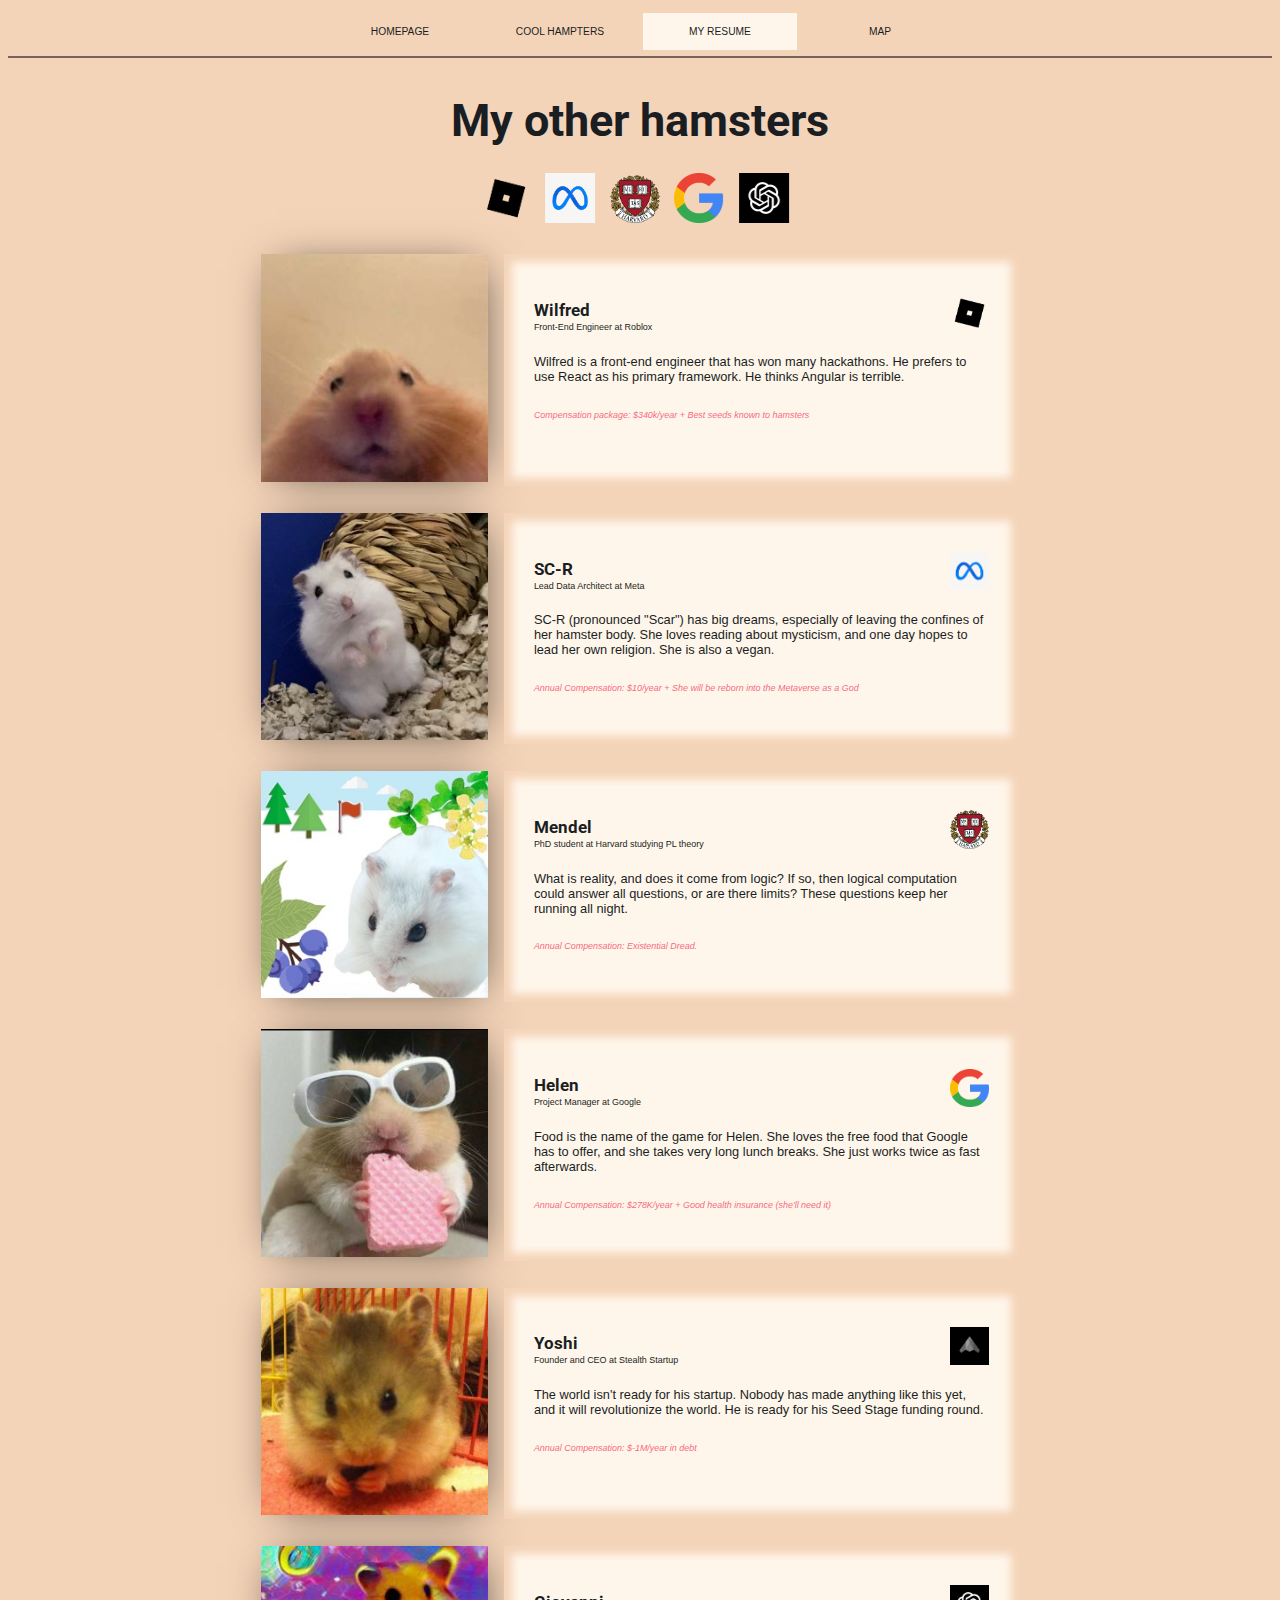
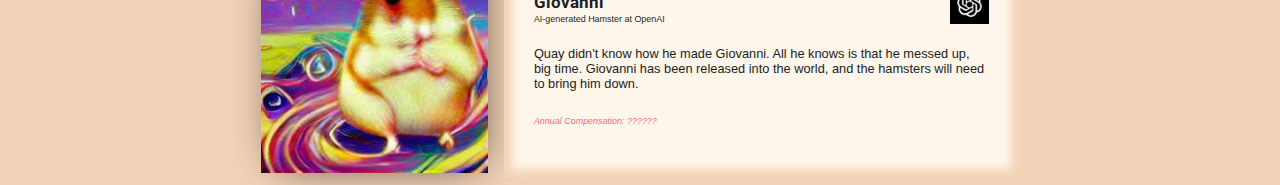
==== hamsters.html @ a0d10f6e "added scripts" ====
<!DOCTYPE html>
<html lang="en">

<head>
  <link rel="stylesheet" href="css/style.css">
  <link rel="preconnect" href="https://fonts.googleapis.com">
  <link rel="preconnect" href="https://fonts.gstatic.com" crossorigin>
  <link href="https://fonts.googleapis.com/css2?family=Roboto:ital,wght@1,700&display=swap" rel="stylesheet">
  <meta charset="UTF-8">
  <title>hampner for hire</title>
</head>

<body>
  <header>
    <nav>
      <a href="index.html">
        <div class="navButton">
          Homepage
        </div>
      </a>
      <a href="hamsters.html">
        <div class="navButton">
          Cool Hampters
        </div>
      </a>
      <a href="resume.html">
        <div class="navButton clicked">
          My Resume
        </div>
      </a>
      <a href="map.html">
        <div class="navButton">
          Map
        </div>
      </a>
    </nav>
  </header>
  <h1 class="hamsterTitle">My other hamsters</h1>
  <div class="showArea">

    <div class="wrapper">
      <div class="icons-wrapper">
        <div class="icon"><img src="media/roblox.png" alt="icon"></div>
        <div class="icon"><img src="media/meta.webp" alt="icon"></div>
        <div class="icon"><img src="media/harvard.png" alt="icon"></div>
        <div class="icon"><img src="media/google.png" alt="icon"></div>
        <div class="icon"><img src="media/openai.png" alt="icon"></div>
      </div>
    </div>

    <div class="infoRow3 white">
      <div class="infoCol32">
        <img class="info1Img shadow" src="media/wilfred.jpg" alt="keyboard hamster">
      </div>
      <div class="infoCol3">
        <div class="positionHeader">
          <div>
            <h3>Wilfred</h3>
            <p class="subtext2">Front-End Engineer at Roblox</p>
          </div>
          <div class="center">
            <img class="companyIcon" src="media/roblox.png" alt="icon">
          </div>
        </div>
        <p> Wilfred is a front-end engineer that has won many hackathons. He prefers to use React as his primary
          framework. He thinks Angular is terrible.</p>
        <p class="comp"><em>Compensation package: $340k/year + Best seeds known to hamsters</em></p>
      </div>
    </div>

    <div class="infoRow3 white">
      <div class="infoCol32">
        <img class="info1Img shadow" src="media/francisvo.webp" alt="keyboard hamster">
      </div>
      <div class="infoCol3">
        <div class="positionHeader">
          <div>
            <h3>SC-R</h3>
            <p class="subtext2">Lead Data Architect at Meta</p>
          </div>
          <div class="center">
            <img class="companyIcon" src="media/meta.webp" alt="icon">
          </div>
        </div>
        <p>SC-R (pronounced "Scar") has big dreams, especially of leaving the confines of her hamster body. She loves
          reading about mysticism, and one day hopes to lead her own religion. She is also a vegan.</p>
        <p class="comp"><em>Annual Compensation: $10/year + She will be reborn into the Metaverse as a God</em></p>
      </div>
    </div>

    <div class="infoRow3 white">
      <div class="infoCol32">
        <img class="info1Img shadow" src="media/mendeljpg.jpg" alt="keyboard hamster">
      </div>
      <div class="infoCol3">
        <div class="positionHeader">
          <div>
            <h3>Mendel</h3>
            <p class="subtext2">PhD student at Harvard studying PL theory</p>
          </div>
          <div class="center">
            <img class="companyIcon" src="media/harvard.png" alt="icon">
          </div>
        </div>
        <p>What is reality, and does it come from logic? If so, then logical computation could answer all questions, or
          are there limits? These questions keep her running all night.</p>
        <p class="comp"><em>Annual Compensation: Existential Dread. </em></p>
      </div>
    </div>

    <div class="infoRow3 white">
      <div class="infoCol32">
        <img class="info1Img shadow" src="media/helen.jpg" alt="keyboard hamster">
      </div>
      <div class="infoCol3">
        <div class="positionHeader">
          <div>
            <h3>Helen</h3>
            <p class="subtext2">Project Manager at Google</p>
          </div>
          <div class="center">
            <img class="companyIcon" src="media/google.png" alt="icon">
          </div>
        </div>
        <p>Food is the name of the game for Helen. She loves the free food that Google has to offer, and she takes very
          long lunch breaks. She just works twice as fast afterwards.</p>
        <p class="comp"><em>Annual Compensation: $278K/year + Good health insurance (she'll need it) </em></p>
      </div>
    </div>

    <div class="infoRow3 white">
      <div class="infoCol32">
        <img class="info1Img shadow" src="media/yoshi.jpg" alt="keyboard hamster">
      </div>
      <div class="infoCol3">
        <div class="positionHeader">
          <div>
            <h3>Yoshi</h3>
            <p class="subtext2">Founder and CEO at Stealth Startup</p>
          </div>
          <div class="center">
            <img class="companyIcon" src="media/stealth.jfif" alt="icon">
          </div>
        </div>
        <p>The world isn't ready for his startup. Nobody has made anything like this yet, and it will revolutionize the
          world. He is ready for his Seed Stage funding round.</p>
        <p class="comp"><em>Annual Compensation: $-1M/year in debt</em></p>
      </div>
    </div>

    <div class="infoRow3 white">
      <div class="infoCol32">
        <img class="info1Img shadow" src="media/giovanni.jpg" alt="keyboard hamster">
      </div>
      <div class="infoCol3">
        <div class="positionHeader">
          <div>
            <h3>Giovanni</h3>
            <p class="subtext2">AI-generated Hamster at OpenAI</p>
          </div>
          <div class="center">
            <img class="companyIcon" src="media/openai.png" alt="icon">
          </div>
        </div>
        <p>Quay didn't know how he made Giovanni. All he knows is that he messed up, big time. Giovanni has been
          released into the world, and the hamsters will need to bring him down.</p>
        <p class="comp"><em>Annual Compensation: ??????</em></p>
      </div>
    </div>
  </div>
</body>

</html>
---- css/style.css ----
/* Shared */

header {
  display: flex;
  justify-content: center;
  border-bottom: 2px solid #77625C;
  margin-bottom: 4vh;
}

nav {
  display: flex;
  justify-content: space-around;
  padding-top: 0.6vh;
  padding-bottom: 0.7vh;
  width: 50vw;
  text-decoration: none;
}

a {
  text-decoration: none;
}

.navButton {
  width: 10vw;
  padding: 1vw;
  text-align: center;
  text-decoration: none;
  font-size: 0.8vw;
  text-transform: uppercase;
  color: #1A1E23;
  transition: 200ms ease;
}

.clicked {
  background-color: #FFF6EB;
}

.gradient {
  background: linear-gradient(130deg, rgba(244, 212, 184, 1) 0%, rgba(239, 169, 179, 1) 17%, rgba(61, 90, 128, 1) 100%);
}

.navButton:hover {
  background-color: #FFF6EB;
  box-shadow: inset 0 0 10px #EFA9B3;
}

.showArea {
  width: 74vw;
  margin-left: auto;
  margin-right: auto;
}

.shadow {
  box-shadow: 4px 3px 42px -13px rgba(0, 0, 0, 0.75);
}

h1 {
  font-family: 'Roboto', sans-serif;
}

h2 {
  font-family: 'Roboto', sans-serif;
}

h3 {
  font-family: 'Roboto', sans-serif;
  font-size: 1.3vw;
  margin-bottom: 0px;
}

.subtext {
  color: #FFF6EB;
  font-size: 0.7vw;
  margin-top: 2px;
}


body {
  font-family: Verdana, Geneva, Tahoma, sans-serif;
  background-color: #F4D4B8;
  color: #1A1E23;
}

p {
  font-size: 1vw;
}

/* Index page */

.title {
  display: flex;
  justify-content: center;
  margin-bottom: 12vh;
}

.title1 {
  font-size: 3.5vw;
  margin-right: 1vw;
  width: 35vw;
}

.title2 {
  margin-left: 1vw;
  margin-right: 3vw;
  width: 35vw;
}

.infoRow1 {
  margin-top: 6vh;
  display: flex;
}

.infoCol1 {
  width: 60%;
  margin-left: 2%;
  padding: 4%;
  box-shadow: 0 0 8px 8px #F4D4B8 inset;
}

.infoCol12 {
  width: 30%;
  box-shadow: 0 0 8px 8px #F4D4B8 inset;
}

.info1Img {
  width: 100%;
}

.infoRow2 {
  margin-top: 6vh;
  display: flex;
}

.infoCol2 {
  align-items: center;
  width: 60%;
  margin-right: 2%;
  padding: 4%;
  box-shadow: 0 0 8px 8px #F4D4B8 inset;
  text-align: right;
}

.infoCol22 {
  width: 30%;
  box-shadow: 0 0 8px 8px #F4D4B8 inset;
}

.titleImg {
  width: 100%;
  border-radius: 50%;
}

.hamsterMessage {
  text-align: center;
  font-size: 2vw;
}

/* resume page */

.notification {
  width: 900px;
  background: linear-gradient(130deg, rgba(244, 212, 184, 1) 0%, rgba(239, 169, 179, 1) 17%, rgba(61, 90, 128, 1) 100%);
  box-shadow: 0 0 8px 8px #F4D4B8 inset;
  text-align: center;
  margin-left: auto;
  margin-right: auto;
  margin-top: 30px;
  padding: 100px;
}

.resume {
  background-color: white;
  color: black;
  font-family: Verdana, Geneva, Tahoma, sans-serif;
  width: 1400px;
  margin-left: auto;
  margin-right: auto;
  padding: 100px;
  font-size: 20px;
  margin-top: 100px;
}

.resume em {
  font-weight: 300;
}

.resumeTitle {
  font-size: 50px;
}

.left {
  float: left;
  width: 50px;
}

.right {
  float: right;
  width: 50px;
}

h4 {
  margin: 0px;
  padding: 0px;
  font-size: 23px;
}

.date {
  color: gray;
  font-weight: 300;
}

.experienceTitle {
  justify-content: space-between;
  display: flex;
  margin: 0px;
  padding: 0px;
}

.sectionHead {
  font-size: 30px;
  color: #f66b80;
}

.titleBar {
  display: flex;
  justify-content: space-between;
}

/* Hamsters page */

.hamsterTitle {
  font-size: 3.5vw;
  font-family: 'Roboto', sans-serif;
  text-align: center;
}

.infoRow3 {
  margin-top: 3vh;
  display: flex;
  width: 80%;
  margin-left: auto;
  margin-right: auto;
}

.subtext2 {
  color: #1A1E23;
  font-size: 0.7vw;
  margin-top: 2px;
}

.infoCol3 {
  background-color: #FFF6EB;
  width: 60%;
  margin-left: 2%;
  padding: 4%;
  box-shadow: 0 0 8px 8px #F4D4B8 inset;
}

.infoCol32 {
  width: 30%;
  box-shadow: 0 0 8px 8px #F4D4B8 inset;
}

.positionHeader {
  display: flex;
  justify-content: space-between;
}

.companyIcon {
  width: 3vw;
  height: 3vw;
  align-items: center;
}

.center {
  display: flex;
  align-items: center;
  justify-content: center;
}

.comp {
  color: #f66b80;
  margin-top: 2vw;
  font-size: 0.7vw;
}

.wrapper {
  display: block;
  position: relative;
  width: 100%;
  height: 50px;
}

.icons-wrapper {
  position: absolute;
  bottom: 0;
  left: 50%;
  transform: translateX(-50%);
}

.icon {
  display: inline-block;
  width: 50px;
  height: 50px;
  margin-right: 10px;
  background-color: #F4D4B8;
}

.icon img {
  max-width: 100%;
  max-height: 100%;
}



/* Tablet styles */
@media (min-width: 468px) {
  .navButton {
    font-size: 2vw;
    width: 10vw;
    margin-bottom: 0;
  }

  .hamsterTitle {
    font-size: 3.5vw;
  }

  .subtext2,
  .comp {
    font-size: 2vw;
  }

  p {
    font-size: 3vw;
  }

  h3 {
    font-size: 2vw;
  }

  .infoRow3 {
    flex-direction: row;
    margin-top: 4vh;
  }

  .infoCol3 {
    width: 60%;
    margin-left: 2%;
  }

  .infoCol32 {
    width: 30%;
  }
}

/* Desktop styles */
@media (min-width: 768px) {
  .navButton {
    font-size: 0.8vw;
    width: 10vw;
    margin-bottom: 0;
  }

  .hamsterTitle {
    font-size: 3.5vw;
  }

  .subtext2,
  .comp {
    font-size: 0.7vw;
  }

  p {
    font-size: 1vw;
  }

  h3 {
    font-size: 1.3vw;
  }

  .infoRow3 {
    flex-direction: row;
    margin-top: 3vh;
  }

  .infoCol3 {
    width: 60%;
    margin-left: 2%;
  }

  .infoCol32 {
    width: 30%;
  }
}

#map {
  width: 850px;
  height: 575px;
  background-color: #f0f3f5;
  margin: 15px auto;
  border: solid #5c94bd 4px;
  border-radius: 15px;
  box-shadow: 0 4px 8px 0 rgba(0, 0, 0, 0.2), 0 6px 20px 0 rgba(0, 0, 0, 0.19);
  overflow: hidden;
}

/* Add a whimsical background pattern */
#map::before {
  content: "";
  position: absolute;
  top: 0;
  left: 0;
  width: 100%;
  height: 100%;
  opacity: 0.2;
  z-index: -1;
}
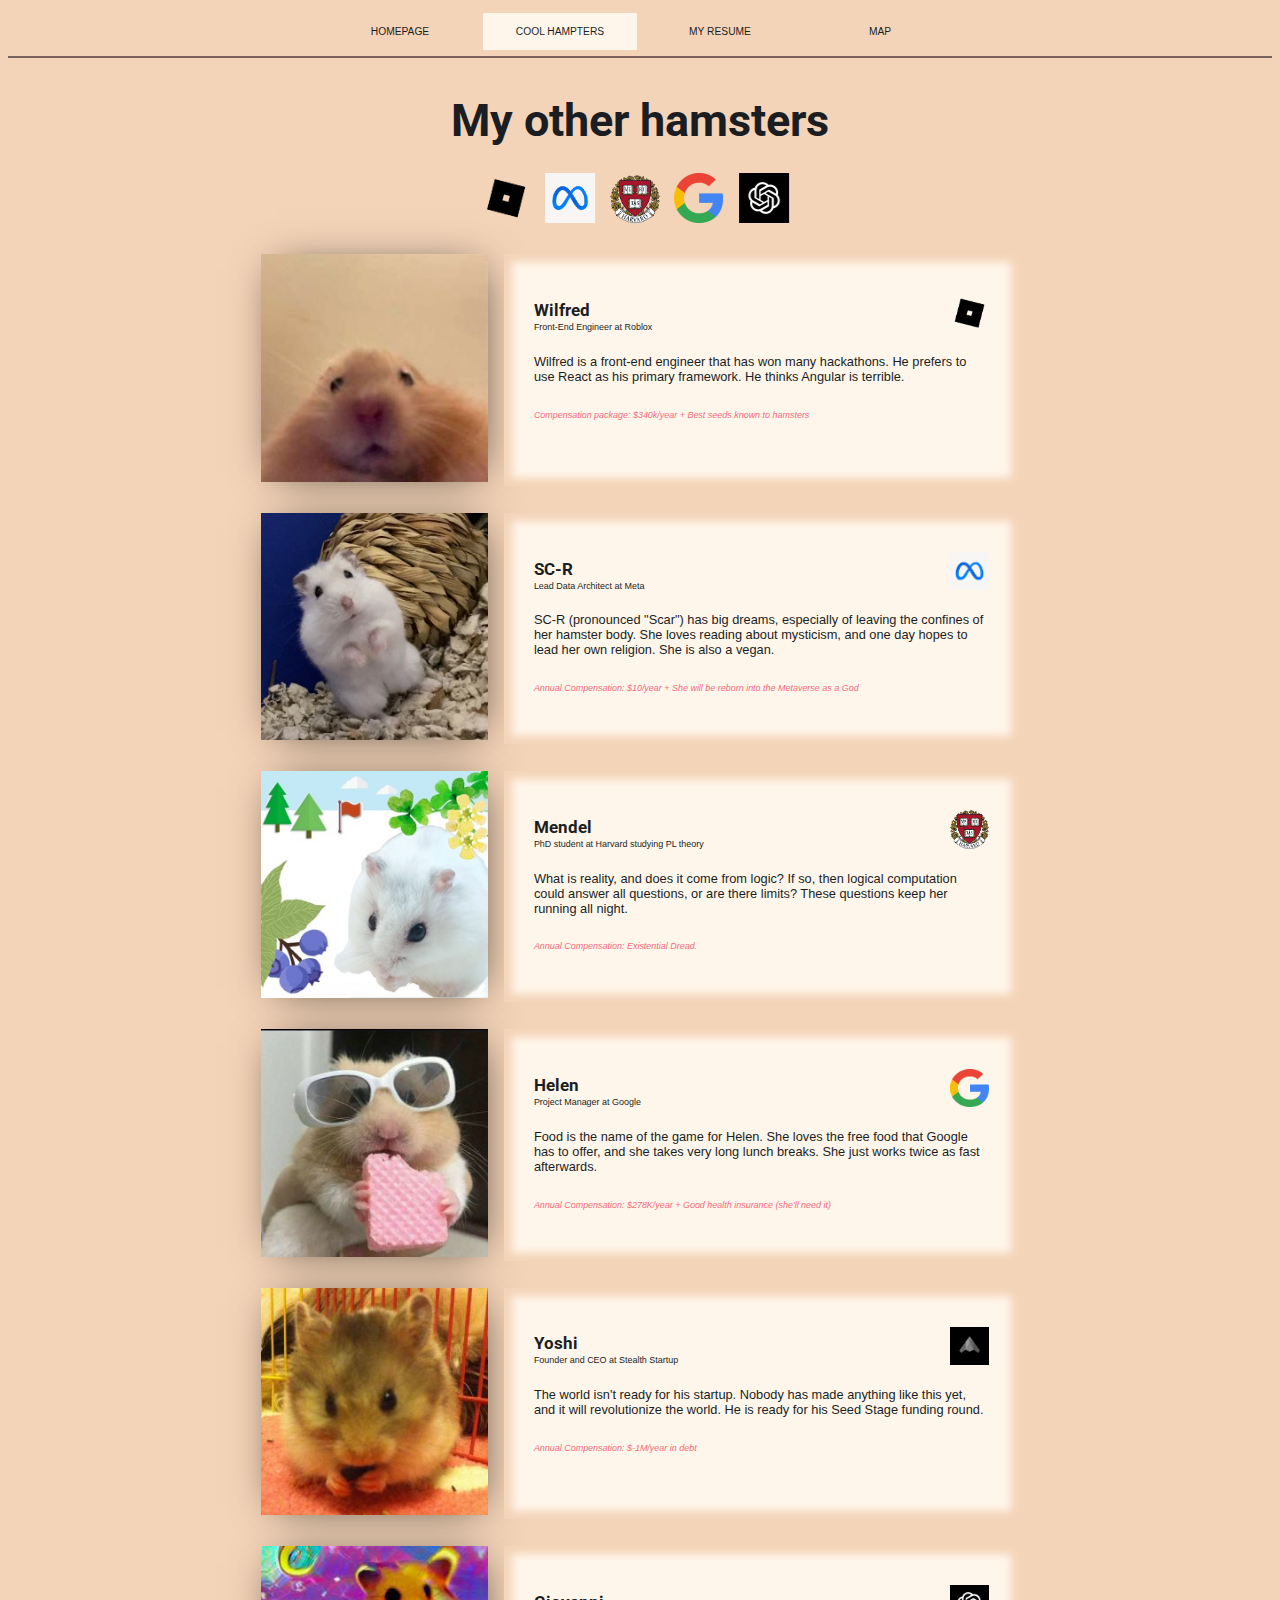
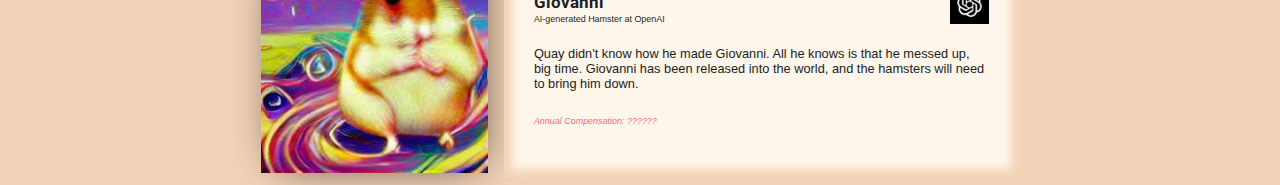
==== commit 674d1ab0: "fixed navbar" ====
--- a/hamsters.html
+++ b/hamsters.html
@@ -19,12 +19,12 @@
         </div>
       </a>
       <a href="hamsters.html">
-        <div class="navButton">
+        <div class="navButton clicked">
           Cool Hampters
         </div>
       </a>
       <a href="resume.html">
-        <div class="navButton clicked">
+        <div class="navButton">
           My Resume
         </div>
       </a>
